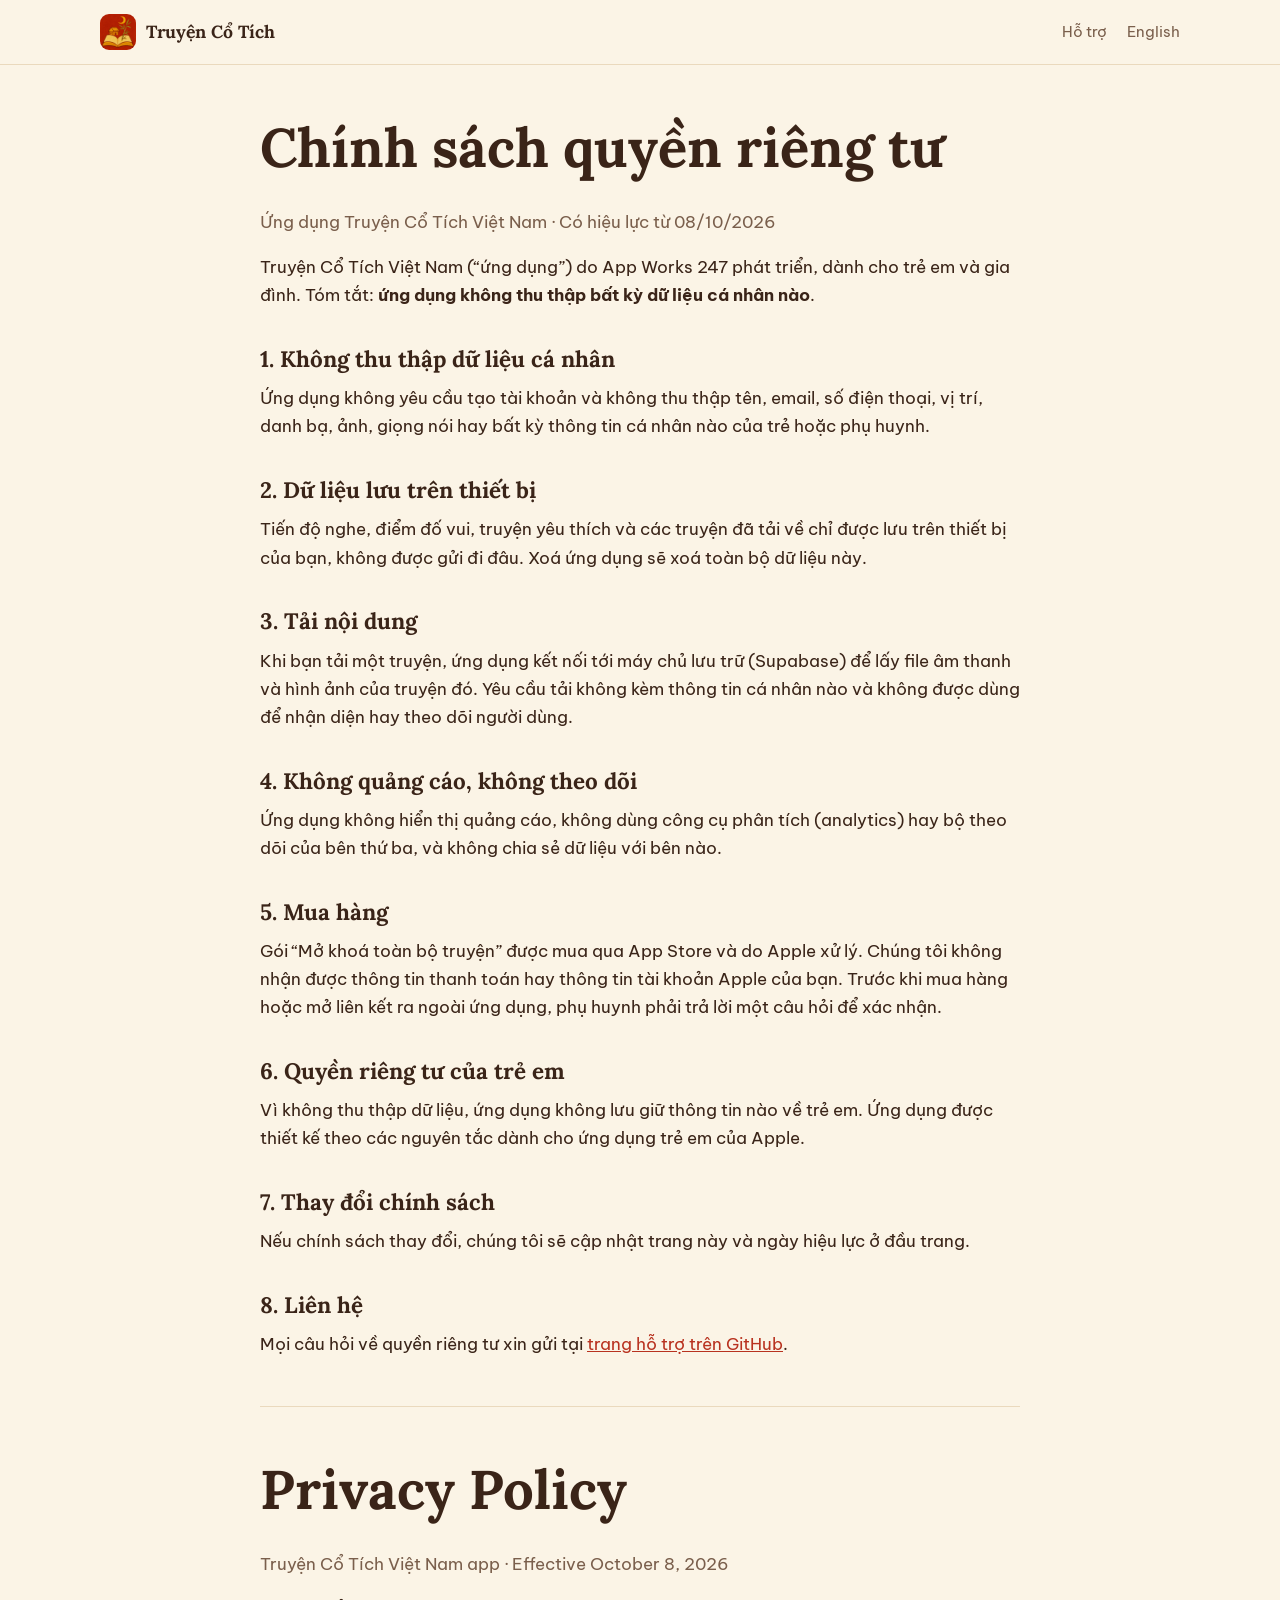
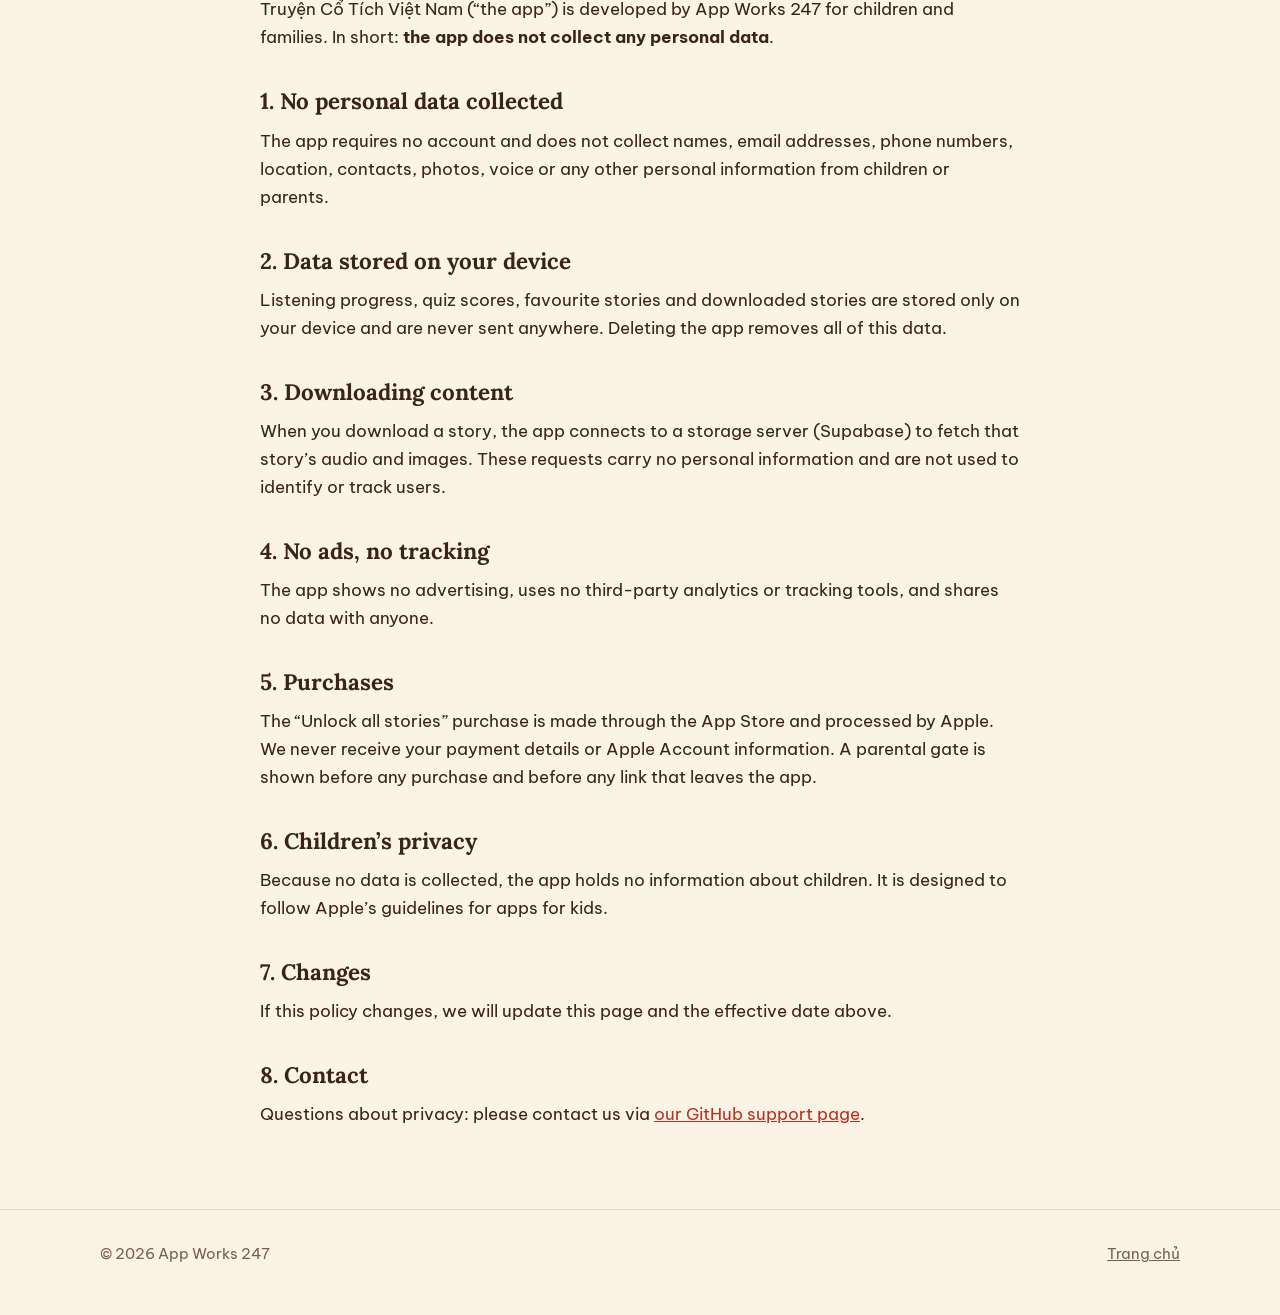
==== privacy.html @ bac841bc "Thêm trang giới thiệu và chính sách quyền riêng tư cho app Truyện Cổ Tích Co-Authored-By: Claude Opu" ====
<!doctype html>
<html lang="vi">
<head>
  <meta charset="utf-8">
  <meta name="viewport" content="width=device-width, initial-scale=1">
  <title>Chính sách quyền riêng tư – Truyện Cổ Tích Việt Nam</title>
  <meta name="description" content="Chính sách quyền riêng tư của ứng dụng Truyện Cổ Tích Việt Nam: không thu thập dữ liệu, không quảng cáo.">
  <meta name="theme-color" content="#b8321f">
  <link rel="icon" href="assets/favicon.png">
  <link rel="apple-touch-icon" href="assets/apple-touch-icon.png">
  <link rel="preconnect" href="https://fonts.googleapis.com">
  <link rel="preconnect" href="https://fonts.gstatic.com" crossorigin>
  <link href="https://fonts.googleapis.com/css2?family=Be+Vietnam+Pro:wght@400;600&family=Lora:wght@600;700&display=swap" rel="stylesheet">
  <link rel="stylesheet" href="styles.css">
</head>
<body>
  <header class="site-header">
    <div class="wrap">
      <a class="brand" href="./"><img src="assets/apple-touch-icon.png" alt="">Truyện Cổ Tích</a>
      <nav class="site-nav">
        <a href="./#ho-tro">Hỗ trợ</a>
        <a href="#english">English</a>
      </nav>
    </div>
  </header>

  <main class="wrap prose">
    <h1>Chính sách quyền riêng tư</h1>
    <p class="meta">Ứng dụng Truyện Cổ Tích Việt Nam · Có hiệu lực từ 08/10/2026</p>

    <p>Truyện Cổ Tích Việt Nam (“ứng dụng”) do App Works 247 phát triển, dành cho trẻ em và gia đình. Tóm tắt: <strong>ứng dụng không thu thập bất kỳ dữ liệu cá nhân nào</strong>.</p>

    <h2>1. Không thu thập dữ liệu cá nhân</h2>
    <p>Ứng dụng không yêu cầu tạo tài khoản và không thu thập tên, email, số điện thoại, vị trí, danh bạ, ảnh, giọng nói hay bất kỳ thông tin cá nhân nào của trẻ hoặc phụ huynh.</p>

    <h2>2. Dữ liệu lưu trên thiết bị</h2>
    <p>Tiến độ nghe, điểm đố vui, truyện yêu thích và các truyện đã tải về chỉ được lưu trên thiết bị của bạn, không được gửi đi đâu. Xoá ứng dụng sẽ xoá toàn bộ dữ liệu này.</p>

    <h2>3. Tải nội dung</h2>
    <p>Khi bạn tải một truyện, ứng dụng kết nối tới máy chủ lưu trữ (Supabase) để lấy file âm thanh và hình ảnh của truyện đó. Yêu cầu tải không kèm thông tin cá nhân nào và không được dùng để nhận diện hay theo dõi người dùng.</p>

    <h2>4. Không quảng cáo, không theo dõi</h2>
    <p>Ứng dụng không hiển thị quảng cáo, không dùng công cụ phân tích (analytics) hay bộ theo dõi của bên thứ ba, và không chia sẻ dữ liệu với bên nào.</p>

    <h2>5. Mua hàng</h2>
    <p>Gói “Mở khoá toàn bộ truyện” được mua qua App Store và do Apple xử lý. Chúng tôi không nhận được thông tin thanh toán hay thông tin tài khoản Apple của bạn. Trước khi mua hàng hoặc mở liên kết ra ngoài ứng dụng, phụ huynh phải trả lời một câu hỏi để xác nhận.</p>

    <h2>6. Quyền riêng tư của trẻ em</h2>
    <p>Vì không thu thập dữ liệu, ứng dụng không lưu giữ thông tin nào về trẻ em. Ứng dụng được thiết kế theo các nguyên tắc dành cho ứng dụng trẻ em của Apple.</p>

    <h2>7. Thay đổi chính sách</h2>
    <p>Nếu chính sách thay đổi, chúng tôi sẽ cập nhật trang này và ngày hiệu lực ở đầu trang.</p>

    <h2>8. Liên hệ</h2>
    <p>Mọi câu hỏi về quyền riêng tư xin gửi tại <a href="https://github.com/app-works-247/truyencotich/issues">trang hỗ trợ trên GitHub</a>.</p>

    <hr>

    <section id="english" lang="en" style="padding:0">
      <h1>Privacy Policy</h1>
      <p class="meta">Truyện Cổ Tích Việt Nam app · Effective October 8, 2026</p>

      <p>Truyện Cổ Tích Việt Nam (“the app”) is developed by App Works 247 for children and families. In short: <strong>the app does not collect any personal data</strong>.</p>

      <h2>1. No personal data collected</h2>
      <p>The app requires no account and does not collect names, email addresses, phone numbers, location, contacts, photos, voice or any other personal information from children or parents.</p>

      <h2>2. Data stored on your device</h2>
      <p>Listening progress, quiz scores, favourite stories and downloaded stories are stored only on your device and are never sent anywhere. Deleting the app removes all of this data.</p>

      <h2>3. Downloading content</h2>
      <p>When you download a story, the app connects to a storage server (Supabase) to fetch that story’s audio and images. These requests carry no personal information and are not used to identify or track users.</p>

      <h2>4. No ads, no tracking</h2>
      <p>The app shows no advertising, uses no third-party analytics or tracking tools, and shares no data with anyone.</p>

      <h2>5. Purchases</h2>
      <p>The “Unlock all stories” purchase is made through the App Store and processed by Apple. We never receive your payment details or Apple Account information. A parental gate is shown before any purchase and before any link that leaves the app.</p>

      <h2>6. Children’s privacy</h2>
      <p>Because no data is collected, the app holds no information about children. It is designed to follow Apple’s guidelines for apps for kids.</p>

      <h2>7. Changes</h2>
      <p>If this policy changes, we will update this page and the effective date above.</p>

      <h2>8. Contact</h2>
      <p>Questions about privacy: please contact us via <a href="https://github.com/app-works-247/truyencotich/issues">our GitHub support page</a>.</p>
    </section>
  </main>

  <footer class="site-footer">
    <div class="wrap">
      <span>© 2026 App Works 247</span>
      <a href="./">Trang chủ</a>
    </div>
  </footer>
</body>
</html>
---- styles.css ----
:root {
  --bg: #fbf4e6;
  --surface: #fffaf1;
  --ink: #3a2418;
  --muted: #7a5f4c;
  --red: #b8321f;
  --red-deep: #8f2414;
  --gold: #e8a93a;
  --line: #ead9bd;
  --radius: 20px;
  --serif: "Lora", Georgia, serif;
  --sans: "Be Vietnam Pro", system-ui, -apple-system, sans-serif;
}

@media (prefers-color-scheme: dark) {
  :root {
    --bg: #1f1611;
    --surface: #2a1e17;
    --ink: #f6e9d6;
    --muted: #c4a98f;
    --red: #e0573f;
    --red-deep: #b8321f;
    --gold: #f0bb57;
    --line: #463427;
  }
}

* { box-sizing: border-box; }

html { scroll-behavior: smooth; }

body {
  margin: 0;
  background: var(--bg);
  color: var(--ink);
  font: 17px/1.65 var(--sans);
  -webkit-font-smoothing: antialiased;
}

img { max-width: 100%; height: auto; display: block; }

a { color: var(--red); }

h1, h2, h3 { font-family: var(--serif); line-height: 1.25; margin: 0 0 .5em; }
h1 { font-size: clamp(2.1rem, 5vw, 3.4rem); }
h2 { font-size: clamp(1.6rem, 3.4vw, 2.2rem); }
h3 { font-size: 1.15rem; }
p { margin: 0 0 1em; }

.wrap { width: min(1080px, 100% - 32px); margin-inline: auto; }

/* Header */
.site-header {
  position: sticky; top: 0; z-index: 10;
  background: color-mix(in srgb, var(--bg) 88%, transparent);
  backdrop-filter: blur(12px);
  border-bottom: 1px solid var(--line);
}
.site-header .wrap { display: flex; align-items: center; justify-content: space-between; gap: 16px; min-height: 64px; }
.brand { display: flex; align-items: center; gap: 10px; color: var(--ink); text-decoration: none; font-family: var(--serif); font-weight: 700; font-size: 1.1rem; }
.brand img { width: 36px; height: 36px; border-radius: 9px; }
.site-nav { display: flex; gap: 20px; font-size: .95rem; }
.site-nav a { color: var(--muted); text-decoration: none; }
.site-nav a:hover { color: var(--red); }

/* Hero */
.hero { padding: 56px 0 40px; }
.hero .wrap { display: grid; grid-template-columns: 1.2fr .8fr; gap: 48px; align-items: center; }
.hero .lead { font-size: 1.15rem; color: var(--muted); max-width: 34em; }
.hero-icon { width: 88px; height: 88px; border-radius: 22px; box-shadow: 0 10px 30px rgb(143 36 20 / .25); margin-bottom: 20px; }
.badges { display: flex; flex-wrap: wrap; gap: 12px; margin-top: 24px; }
.btn {
  display: inline-flex; align-items: center; gap: 8px;
  padding: 12px 22px; border-radius: 999px;
  background: var(--red); color: #fff; text-decoration: none; font-weight: 600;
}
.btn.ghost { background: transparent; color: var(--red); border: 1.5px solid var(--red); }
.btn[aria-disabled="true"] { cursor: default; }
.note { font-size: .9rem; color: var(--muted); margin-top: 12px; }

.phone {
  justify-self: center;
  width: min(300px, 80vw);
  padding: 12px;
  background: #1c1410;
  border-radius: 44px;
  box-shadow: 0 30px 60px rgb(58 36 24 / .28);
}
.phone img { border-radius: 33px; }

/* Sections */
section { padding: 56px 0; }
.section-head { max-width: 40em; margin-bottom: 32px; }
.section-head p { color: var(--muted); }
.alt { background: var(--surface); border-block: 1px solid var(--line); }

.covers { display: grid; grid-template-columns: repeat(3, 1fr); gap: 20px; }
.covers figure { margin: 0; }
.covers img { aspect-ratio: 3 / 2; object-fit: cover; border-radius: 16px; width: 100%; }
.covers figcaption { font-family: var(--serif); font-weight: 600; margin-top: 8px; }

.features { display: grid; grid-template-columns: repeat(3, 1fr); gap: 20px; }
.card {
  background: var(--surface);
  border: 1px solid var(--line);
  border-radius: var(--radius);
  padding: 24px;
}
.alt .card { background: var(--bg); }
.card .icon { font-size: 1.8rem; line-height: 1; margin-bottom: 12px; }
.card p { color: var(--muted); margin: 0; }

.split { display: grid; grid-template-columns: 1fr 1fr; gap: 20px; }
.price {
  background: var(--red); color: #fff;
  border-radius: var(--radius); padding: 32px;
}
.price h3 { font-size: 1.5rem; }
.price p { color: rgb(255 255 255 / .88); }
.price ul, .card ul { margin: 0; padding-left: 1.2em; }
.price li, .card li { margin-bottom: 6px; }

/* FAQ */
.faq { display: grid; gap: 12px; max-width: 760px; }
.faq details {
  background: var(--surface);
  border: 1px solid var(--line);
  border-radius: 14px;
  padding: 16px 20px;
}
.faq summary { cursor: pointer; font-weight: 600; }
.faq details p { margin: 12px 0 0; color: var(--muted); }
.contact { margin-top: 28px; font-size: 1.05rem; }

/* Prose pages */
.prose { max-width: 760px; padding: 48px 0 64px; }
.prose h2 { margin-top: 1.6em; font-size: 1.4rem; }
.prose .meta { color: var(--muted); }
.prose hr { border: 0; border-top: 1px solid var(--line); margin: 48px 0; }

/* Footer */
.site-footer { border-top: 1px solid var(--line); padding: 32px 0 48px; color: var(--muted); font-size: .92rem; }
.site-footer .wrap { display: flex; flex-wrap: wrap; justify-content: space-between; gap: 12px; }
.site-footer a { color: var(--muted); }

@media (max-width: 820px) {
  .hero .wrap, .split { grid-template-columns: 1fr; }
  .hero { padding-top: 32px; }
  .covers, .features { grid-template-columns: repeat(2, 1fr); }
  .site-nav .optional { display: none; }
}

@media (max-width: 520px) {
  .covers, .features { grid-template-columns: 1fr; }
  .site-nav { gap: 14px; font-size: .9rem; }
}
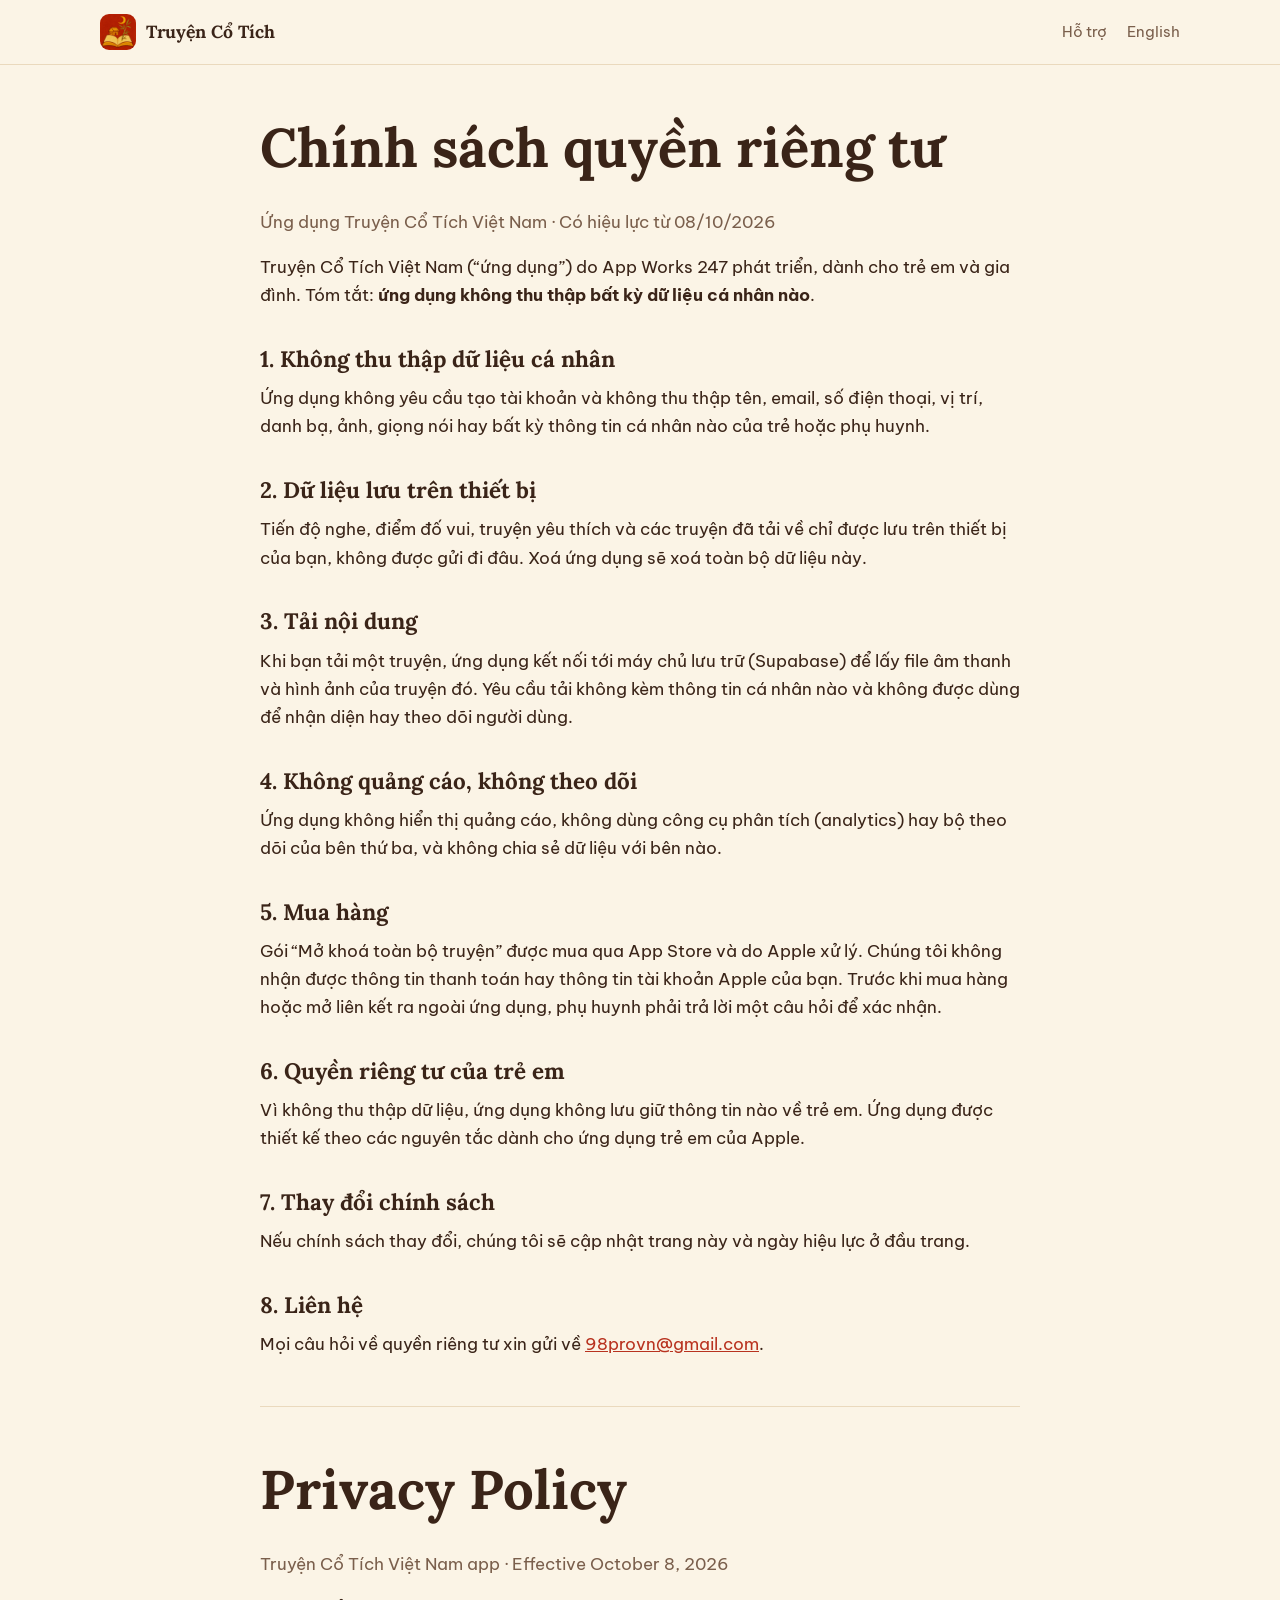
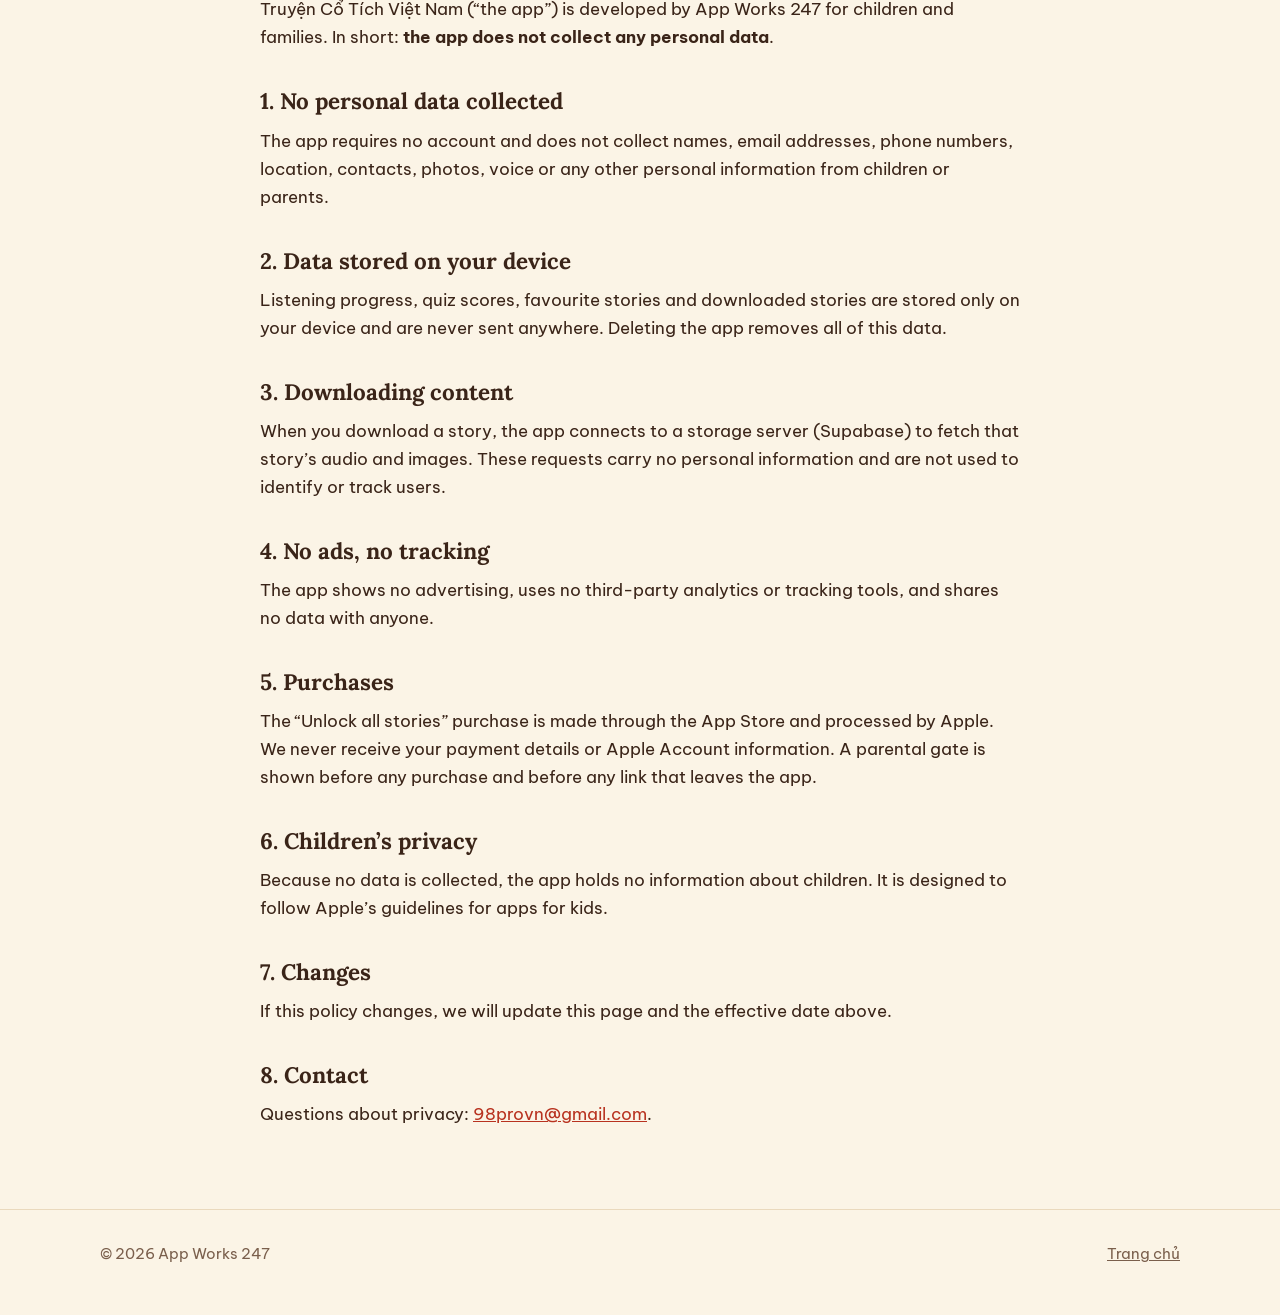
==== commit 1a331136: "Thêm email liên hệ 98provn@gmail.com vào trang hỗ trợ và chính sách Co-Authored-By: Claude Opus 5.5 " ====
--- a/privacy.html
+++ b/privacy.html
@@ -52,7 +52,7 @@
     <p>Nếu chính sách thay đổi, chúng tôi sẽ cập nhật trang này và ngày hiệu lực ở đầu trang.</p>
 
     <h2>8. Liên hệ</h2>
-    <p>Mọi câu hỏi về quyền riêng tư xin gửi tại <a href="https://github.com/app-works-247/truyencotich/issues">trang hỗ trợ trên GitHub</a>.</p>
+    <p>Mọi câu hỏi về quyền riêng tư xin gửi về <a href="mailto:98provn@gmail.com">98provn@gmail.com</a>.</p>
 
     <hr>
 
@@ -84,7 +84,7 @@
       <p>If this policy changes, we will update this page and the effective date above.</p>
 
       <h2>8. Contact</h2>
-      <p>Questions about privacy: please contact us via <a href="https://github.com/app-works-247/truyencotich/issues">our GitHub support page</a>.</p>
+      <p>Questions about privacy: <a href="mailto:98provn@gmail.com">98provn@gmail.com</a>.</p>
     </section>
   </main>
 
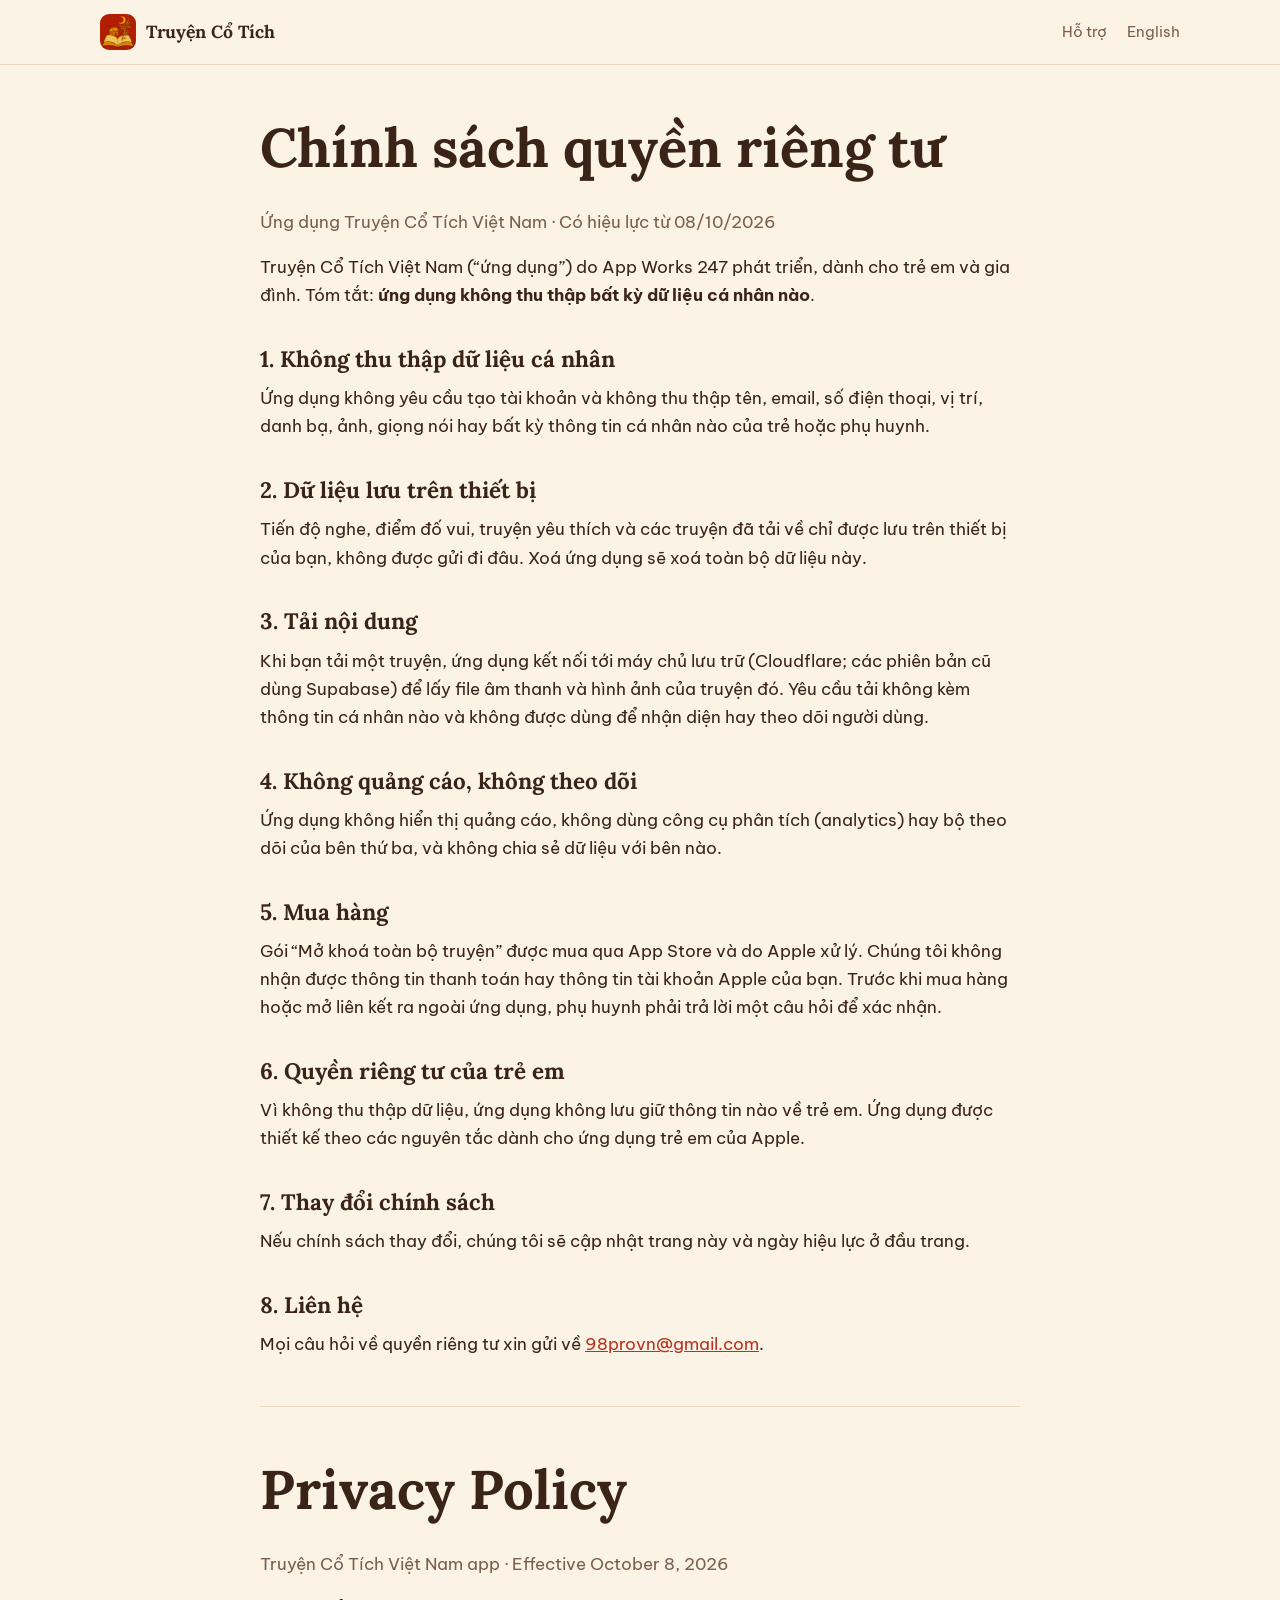
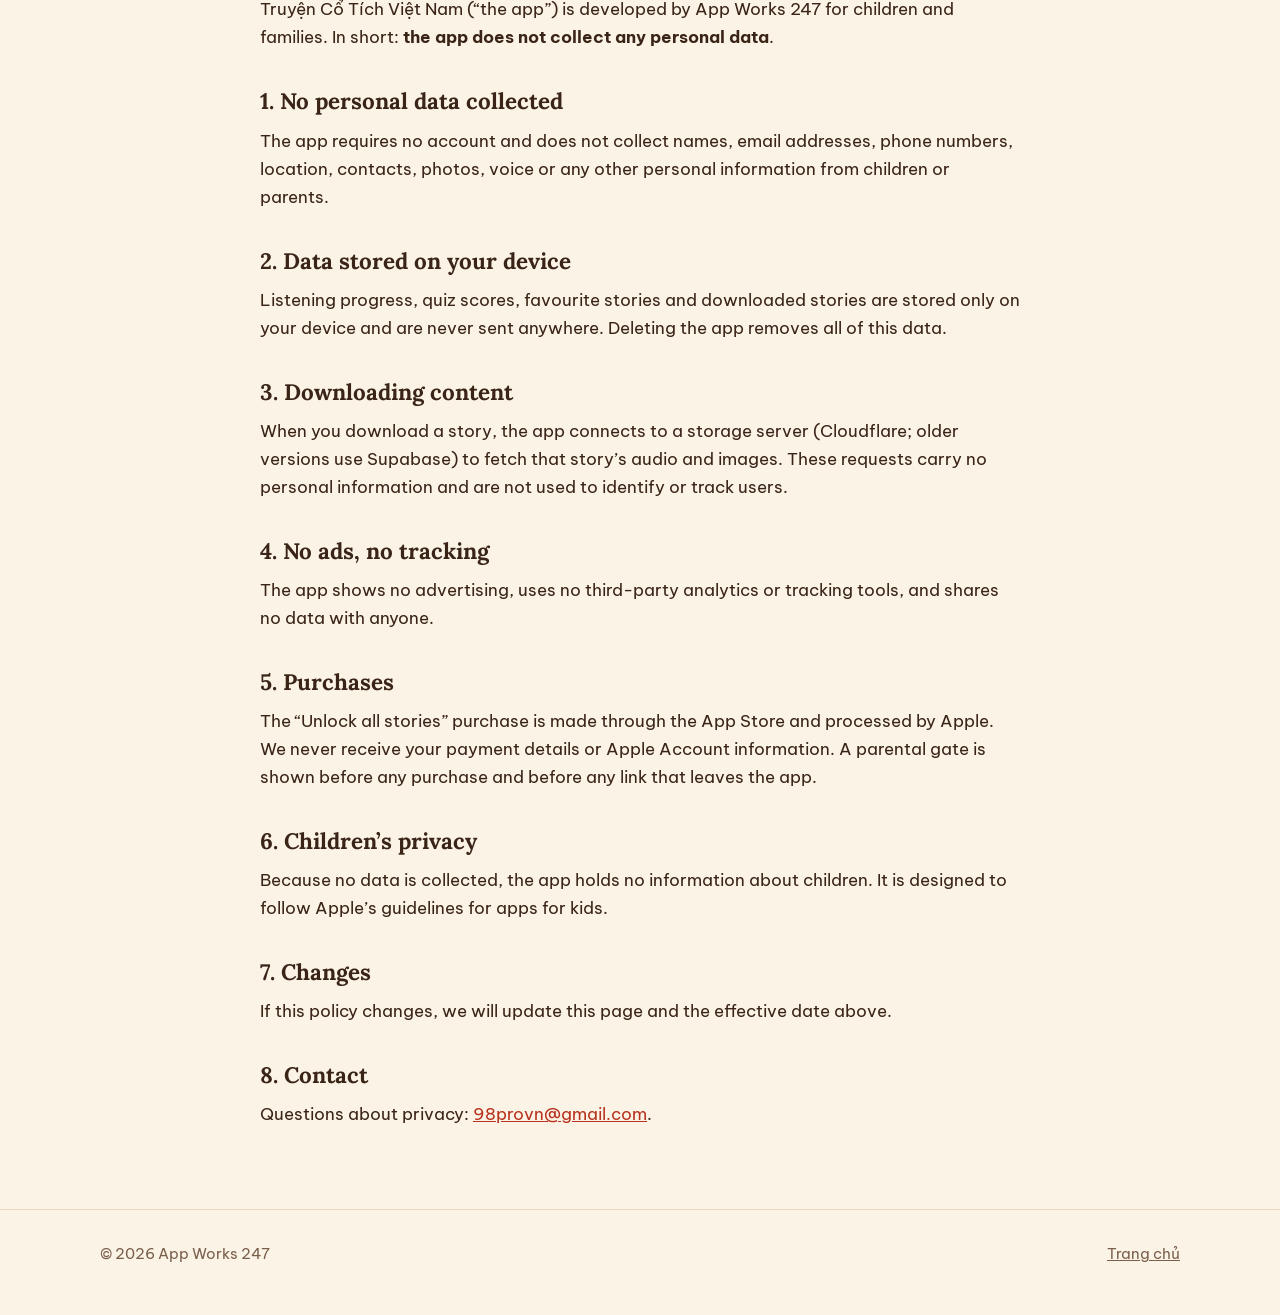
==== commit da755a02: "Cập nhật trang giới thiệu theo hiện trạng app đã lên App Store - Nút hero trỏ thẳng tới App Store th" ====
--- a/privacy.html
+++ b/privacy.html
@@ -37,7 +37,7 @@
     <p>Tiến độ nghe, điểm đố vui, truyện yêu thích và các truyện đã tải về chỉ được lưu trên thiết bị của bạn, không được gửi đi đâu. Xoá ứng dụng sẽ xoá toàn bộ dữ liệu này.</p>
 
     <h2>3. Tải nội dung</h2>
-    <p>Khi bạn tải một truyện, ứng dụng kết nối tới máy chủ lưu trữ (Supabase) để lấy file âm thanh và hình ảnh của truyện đó. Yêu cầu tải không kèm thông tin cá nhân nào và không được dùng để nhận diện hay theo dõi người dùng.</p>
+    <p>Khi bạn tải một truyện, ứng dụng kết nối tới máy chủ lưu trữ (Cloudflare; các phiên bản cũ dùng Supabase) để lấy file âm thanh và hình ảnh của truyện đó. Yêu cầu tải không kèm thông tin cá nhân nào và không được dùng để nhận diện hay theo dõi người dùng.</p>
 
     <h2>4. Không quảng cáo, không theo dõi</h2>
     <p>Ứng dụng không hiển thị quảng cáo, không dùng công cụ phân tích (analytics) hay bộ theo dõi của bên thứ ba, và không chia sẻ dữ liệu với bên nào.</p>
@@ -69,7 +69,7 @@
       <p>Listening progress, quiz scores, favourite stories and downloaded stories are stored only on your device and are never sent anywhere. Deleting the app removes all of this data.</p>
 
       <h2>3. Downloading content</h2>
-      <p>When you download a story, the app connects to a storage server (Supabase) to fetch that story’s audio and images. These requests carry no personal information and are not used to identify or track users.</p>
+      <p>When you download a story, the app connects to a storage server (Cloudflare; older versions use Supabase) to fetch that story’s audio and images. These requests carry no personal information and are not used to identify or track users.</p>
 
       <h2>4. No ads, no tracking</h2>
       <p>The app shows no advertising, uses no third-party analytics or tracking tools, and shares no data with anyone.</p>
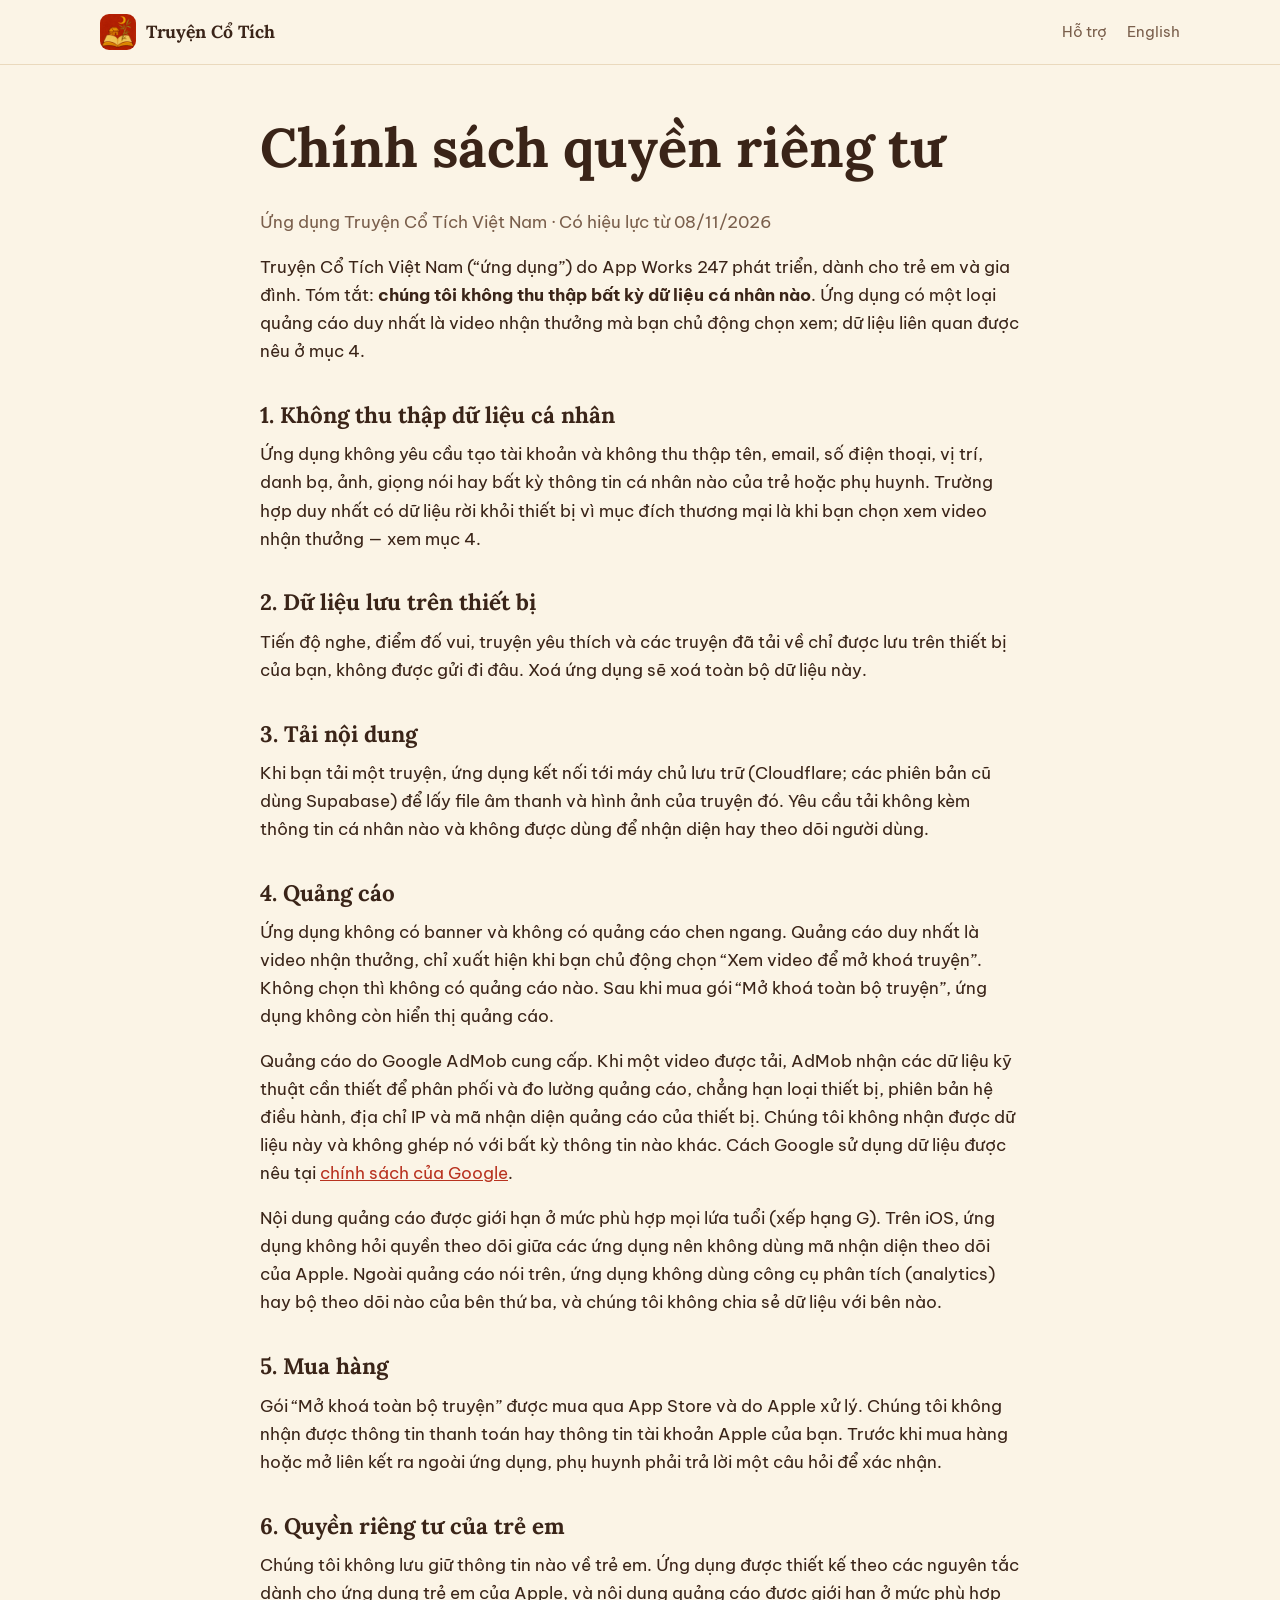
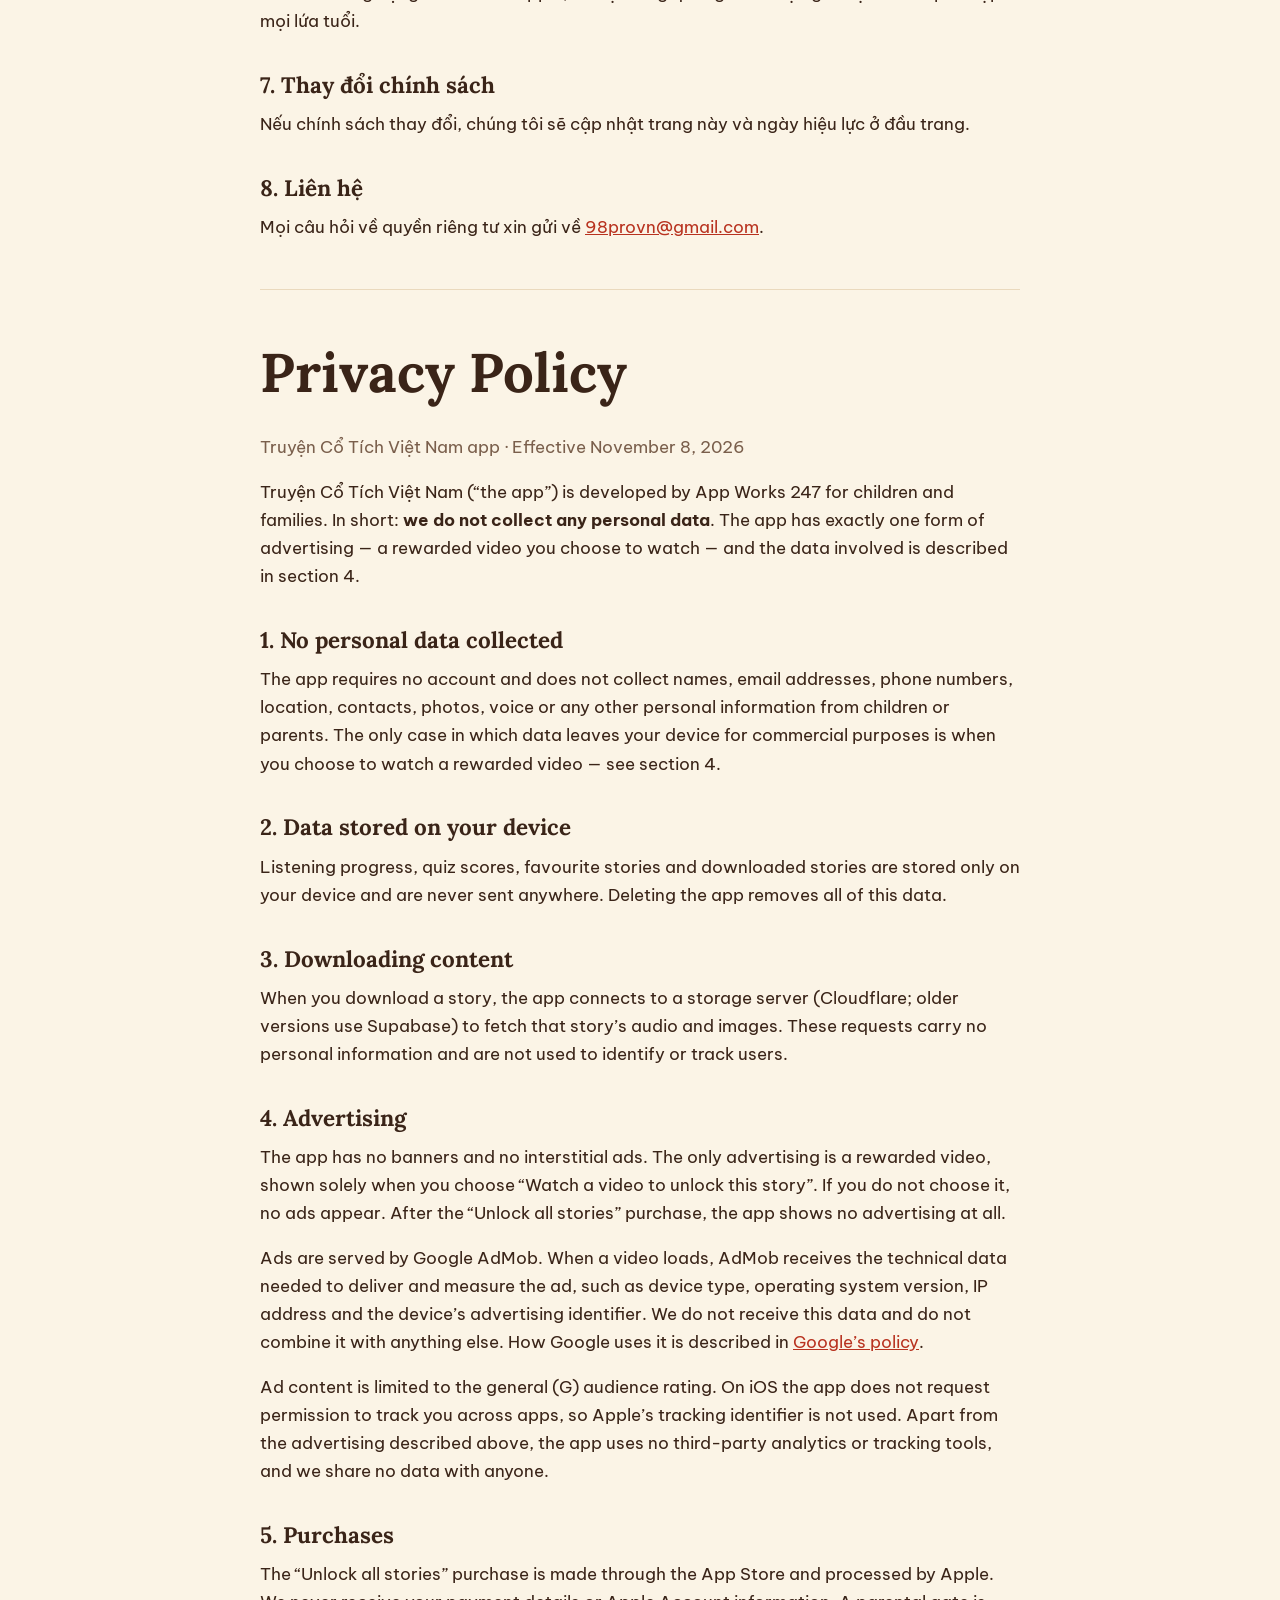
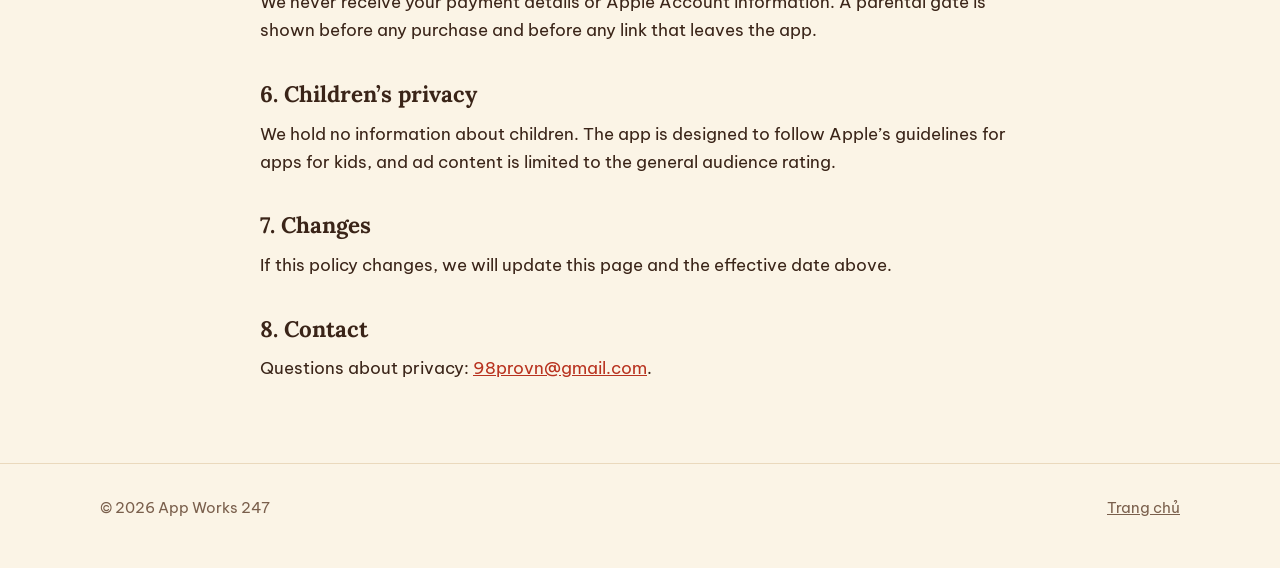
==== commit 82b8bd4a: "Thêm app-ads.txt và nói đúng về quảng cáo trong app App dùng quảng cáo video nhận thưởng của AdMob (" ====
--- a/privacy.html
+++ b/privacy.html
@@ -26,12 +26,12 @@
 
   <main class="wrap prose">
     <h1>Chính sách quyền riêng tư</h1>
-    <p class="meta">Ứng dụng Truyện Cổ Tích Việt Nam · Có hiệu lực từ 08/10/2026</p>
+    <p class="meta">Ứng dụng Truyện Cổ Tích Việt Nam · Có hiệu lực từ 08/11/2026</p>
 
-    <p>Truyện Cổ Tích Việt Nam (“ứng dụng”) do App Works 247 phát triển, dành cho trẻ em và gia đình. Tóm tắt: <strong>ứng dụng không thu thập bất kỳ dữ liệu cá nhân nào</strong>.</p>
+    <p>Truyện Cổ Tích Việt Nam (“ứng dụng”) do App Works 247 phát triển, dành cho trẻ em và gia đình. Tóm tắt: <strong>chúng tôi không thu thập bất kỳ dữ liệu cá nhân nào</strong>. Ứng dụng có một loại quảng cáo duy nhất là video nhận thưởng mà bạn chủ động chọn xem; dữ liệu liên quan được nêu ở mục 4.</p>
 
     <h2>1. Không thu thập dữ liệu cá nhân</h2>
-    <p>Ứng dụng không yêu cầu tạo tài khoản và không thu thập tên, email, số điện thoại, vị trí, danh bạ, ảnh, giọng nói hay bất kỳ thông tin cá nhân nào của trẻ hoặc phụ huynh.</p>
+    <p>Ứng dụng không yêu cầu tạo tài khoản và không thu thập tên, email, số điện thoại, vị trí, danh bạ, ảnh, giọng nói hay bất kỳ thông tin cá nhân nào của trẻ hoặc phụ huynh. Trường hợp duy nhất có dữ liệu rời khỏi thiết bị vì mục đích thương mại là khi bạn chọn xem video nhận thưởng — xem mục 4.</p>
 
     <h2>2. Dữ liệu lưu trên thiết bị</h2>
     <p>Tiến độ nghe, điểm đố vui, truyện yêu thích và các truyện đã tải về chỉ được lưu trên thiết bị của bạn, không được gửi đi đâu. Xoá ứng dụng sẽ xoá toàn bộ dữ liệu này.</p>
@@ -39,14 +39,16 @@
     <h2>3. Tải nội dung</h2>
     <p>Khi bạn tải một truyện, ứng dụng kết nối tới máy chủ lưu trữ (Cloudflare; các phiên bản cũ dùng Supabase) để lấy file âm thanh và hình ảnh của truyện đó. Yêu cầu tải không kèm thông tin cá nhân nào và không được dùng để nhận diện hay theo dõi người dùng.</p>
 
-    <h2>4. Không quảng cáo, không theo dõi</h2>
-    <p>Ứng dụng không hiển thị quảng cáo, không dùng công cụ phân tích (analytics) hay bộ theo dõi của bên thứ ba, và không chia sẻ dữ liệu với bên nào.</p>
+    <h2>4. Quảng cáo</h2>
+    <p>Ứng dụng không có banner và không có quảng cáo chen ngang. Quảng cáo duy nhất là video nhận thưởng, chỉ xuất hiện khi bạn chủ động chọn “Xem video để mở khoá truyện”. Không chọn thì không có quảng cáo nào. Sau khi mua gói “Mở khoá toàn bộ truyện”, ứng dụng không còn hiển thị quảng cáo.</p>
+    <p>Quảng cáo do Google AdMob cung cấp. Khi một video được tải, AdMob nhận các dữ liệu kỹ thuật cần thiết để phân phối và đo lường quảng cáo, chẳng hạn loại thiết bị, phiên bản hệ điều hành, địa chỉ IP và mã nhận diện quảng cáo của thiết bị. Chúng tôi không nhận được dữ liệu này và không ghép nó với bất kỳ thông tin nào khác. Cách Google sử dụng dữ liệu được nêu tại <a href="https://policies.google.com/technologies/partner-sites">chính sách của Google</a>.</p>
+    <p>Nội dung quảng cáo được giới hạn ở mức phù hợp mọi lứa tuổi (xếp hạng G). Trên iOS, ứng dụng không hỏi quyền theo dõi giữa các ứng dụng nên không dùng mã nhận diện theo dõi của Apple. Ngoài quảng cáo nói trên, ứng dụng không dùng công cụ phân tích (analytics) hay bộ theo dõi nào của bên thứ ba, và chúng tôi không chia sẻ dữ liệu với bên nào.</p>
 
     <h2>5. Mua hàng</h2>
     <p>Gói “Mở khoá toàn bộ truyện” được mua qua App Store và do Apple xử lý. Chúng tôi không nhận được thông tin thanh toán hay thông tin tài khoản Apple của bạn. Trước khi mua hàng hoặc mở liên kết ra ngoài ứng dụng, phụ huynh phải trả lời một câu hỏi để xác nhận.</p>
 
     <h2>6. Quyền riêng tư của trẻ em</h2>
-    <p>Vì không thu thập dữ liệu, ứng dụng không lưu giữ thông tin nào về trẻ em. Ứng dụng được thiết kế theo các nguyên tắc dành cho ứng dụng trẻ em của Apple.</p>
+    <p>Chúng tôi không lưu giữ thông tin nào về trẻ em. Ứng dụng được thiết kế theo các nguyên tắc dành cho ứng dụng trẻ em của Apple, và nội dung quảng cáo được giới hạn ở mức phù hợp mọi lứa tuổi.</p>
 
     <h2>7. Thay đổi chính sách</h2>
     <p>Nếu chính sách thay đổi, chúng tôi sẽ cập nhật trang này và ngày hiệu lực ở đầu trang.</p>
@@ -58,12 +60,12 @@
 
     <section id="english" lang="en" style="padding:0">
       <h1>Privacy Policy</h1>
-      <p class="meta">Truyện Cổ Tích Việt Nam app · Effective October 8, 2026</p>
+      <p class="meta">Truyện Cổ Tích Việt Nam app · Effective November 8, 2026</p>
 
-      <p>Truyện Cổ Tích Việt Nam (“the app”) is developed by App Works 247 for children and families. In short: <strong>the app does not collect any personal data</strong>.</p>
+      <p>Truyện Cổ Tích Việt Nam (“the app”) is developed by App Works 247 for children and families. In short: <strong>we do not collect any personal data</strong>. The app has exactly one form of advertising — a rewarded video you choose to watch — and the data involved is described in section 4.</p>
 
       <h2>1. No personal data collected</h2>
-      <p>The app requires no account and does not collect names, email addresses, phone numbers, location, contacts, photos, voice or any other personal information from children or parents.</p>
+      <p>The app requires no account and does not collect names, email addresses, phone numbers, location, contacts, photos, voice or any other personal information from children or parents. The only case in which data leaves your device for commercial purposes is when you choose to watch a rewarded video — see section 4.</p>
 
       <h2>2. Data stored on your device</h2>
       <p>Listening progress, quiz scores, favourite stories and downloaded stories are stored only on your device and are never sent anywhere. Deleting the app removes all of this data.</p>
@@ -71,14 +73,16 @@
       <h2>3. Downloading content</h2>
       <p>When you download a story, the app connects to a storage server (Cloudflare; older versions use Supabase) to fetch that story’s audio and images. These requests carry no personal information and are not used to identify or track users.</p>
 
-      <h2>4. No ads, no tracking</h2>
-      <p>The app shows no advertising, uses no third-party analytics or tracking tools, and shares no data with anyone.</p>
+      <h2>4. Advertising</h2>
+      <p>The app has no banners and no interstitial ads. The only advertising is a rewarded video, shown solely when you choose “Watch a video to unlock this story”. If you do not choose it, no ads appear. After the “Unlock all stories” purchase, the app shows no advertising at all.</p>
+      <p>Ads are served by Google AdMob. When a video loads, AdMob receives the technical data needed to deliver and measure the ad, such as device type, operating system version, IP address and the device’s advertising identifier. We do not receive this data and do not combine it with anything else. How Google uses it is described in <a href="https://policies.google.com/technologies/partner-sites">Google’s policy</a>.</p>
+      <p>Ad content is limited to the general (G) audience rating. On iOS the app does not request permission to track you across apps, so Apple’s tracking identifier is not used. Apart from the advertising described above, the app uses no third-party analytics or tracking tools, and we share no data with anyone.</p>
 
       <h2>5. Purchases</h2>
       <p>The “Unlock all stories” purchase is made through the App Store and processed by Apple. We never receive your payment details or Apple Account information. A parental gate is shown before any purchase and before any link that leaves the app.</p>
 
       <h2>6. Children’s privacy</h2>
-      <p>Because no data is collected, the app holds no information about children. It is designed to follow Apple’s guidelines for apps for kids.</p>
+      <p>We hold no information about children. The app is designed to follow Apple’s guidelines for apps for kids, and ad content is limited to the general audience rating.</p>
 
       <h2>7. Changes</h2>
       <p>If this policy changes, we will update this page and the effective date above.</p>
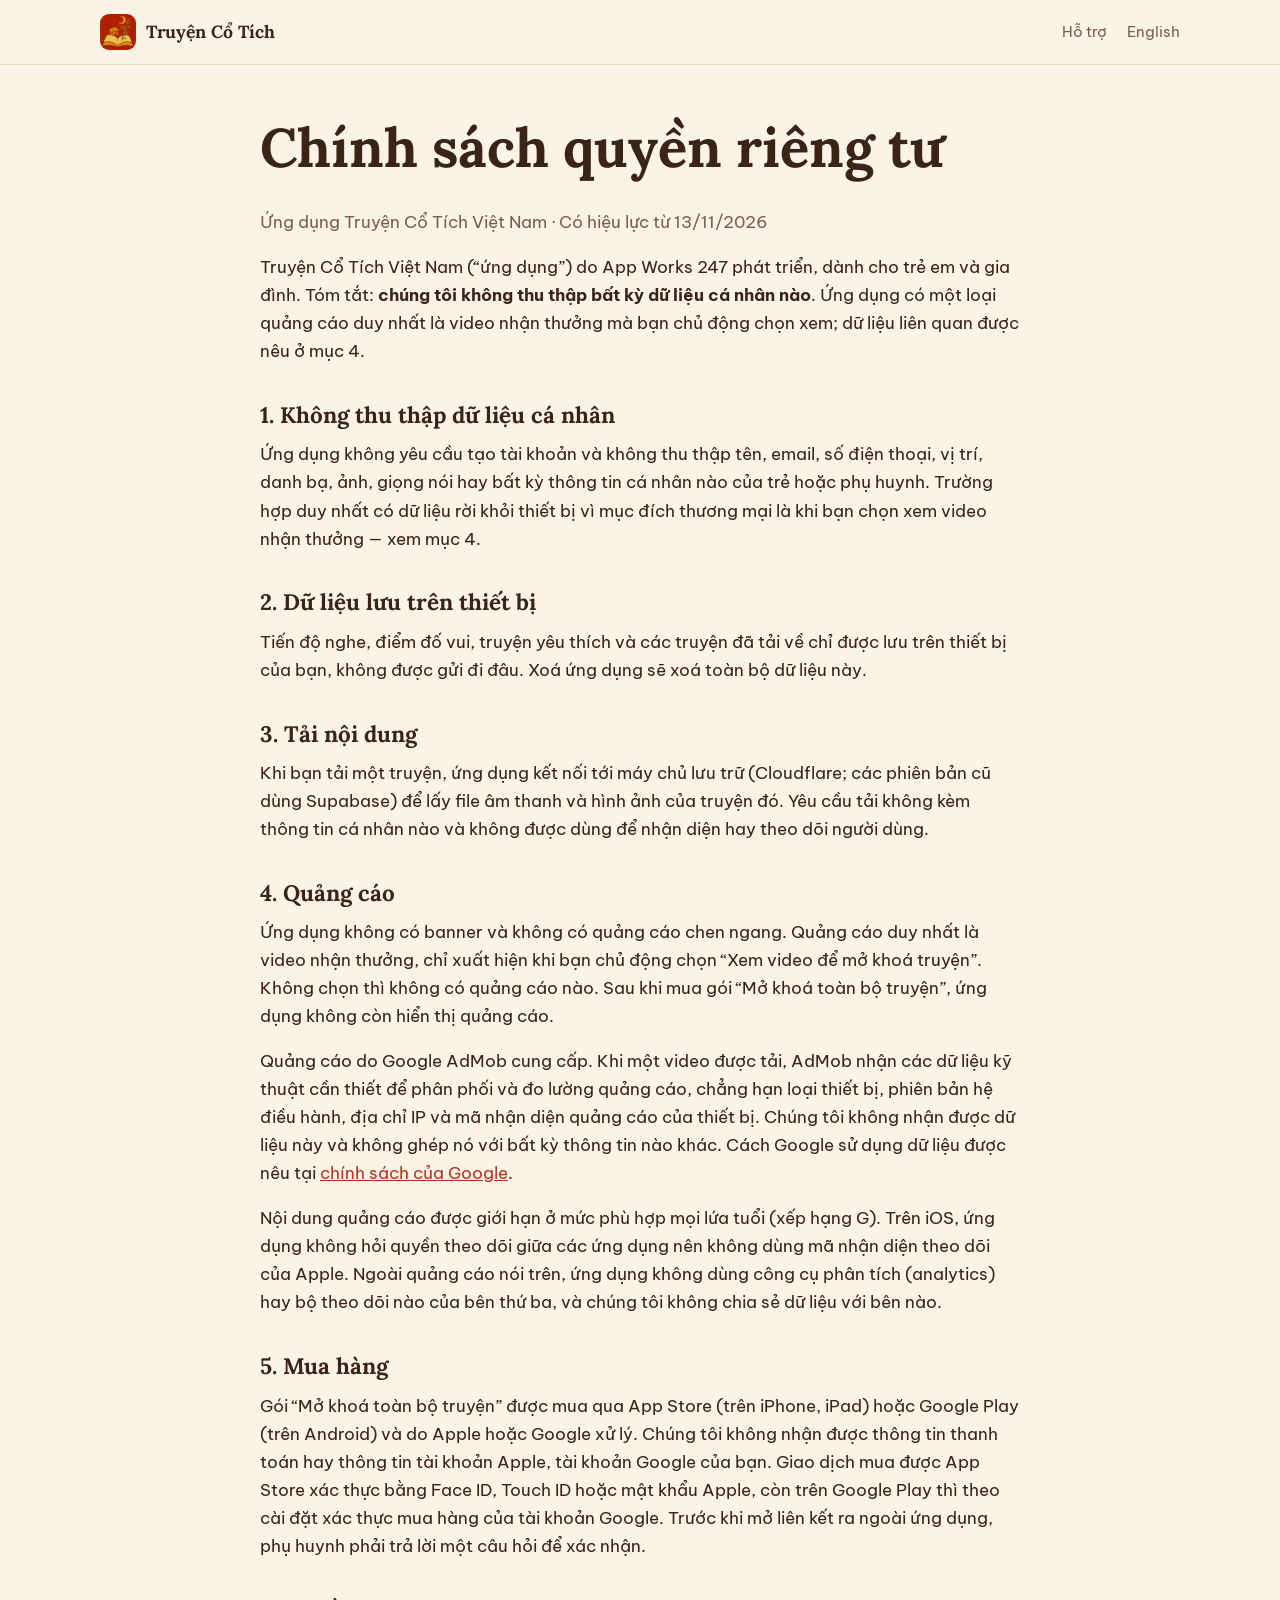
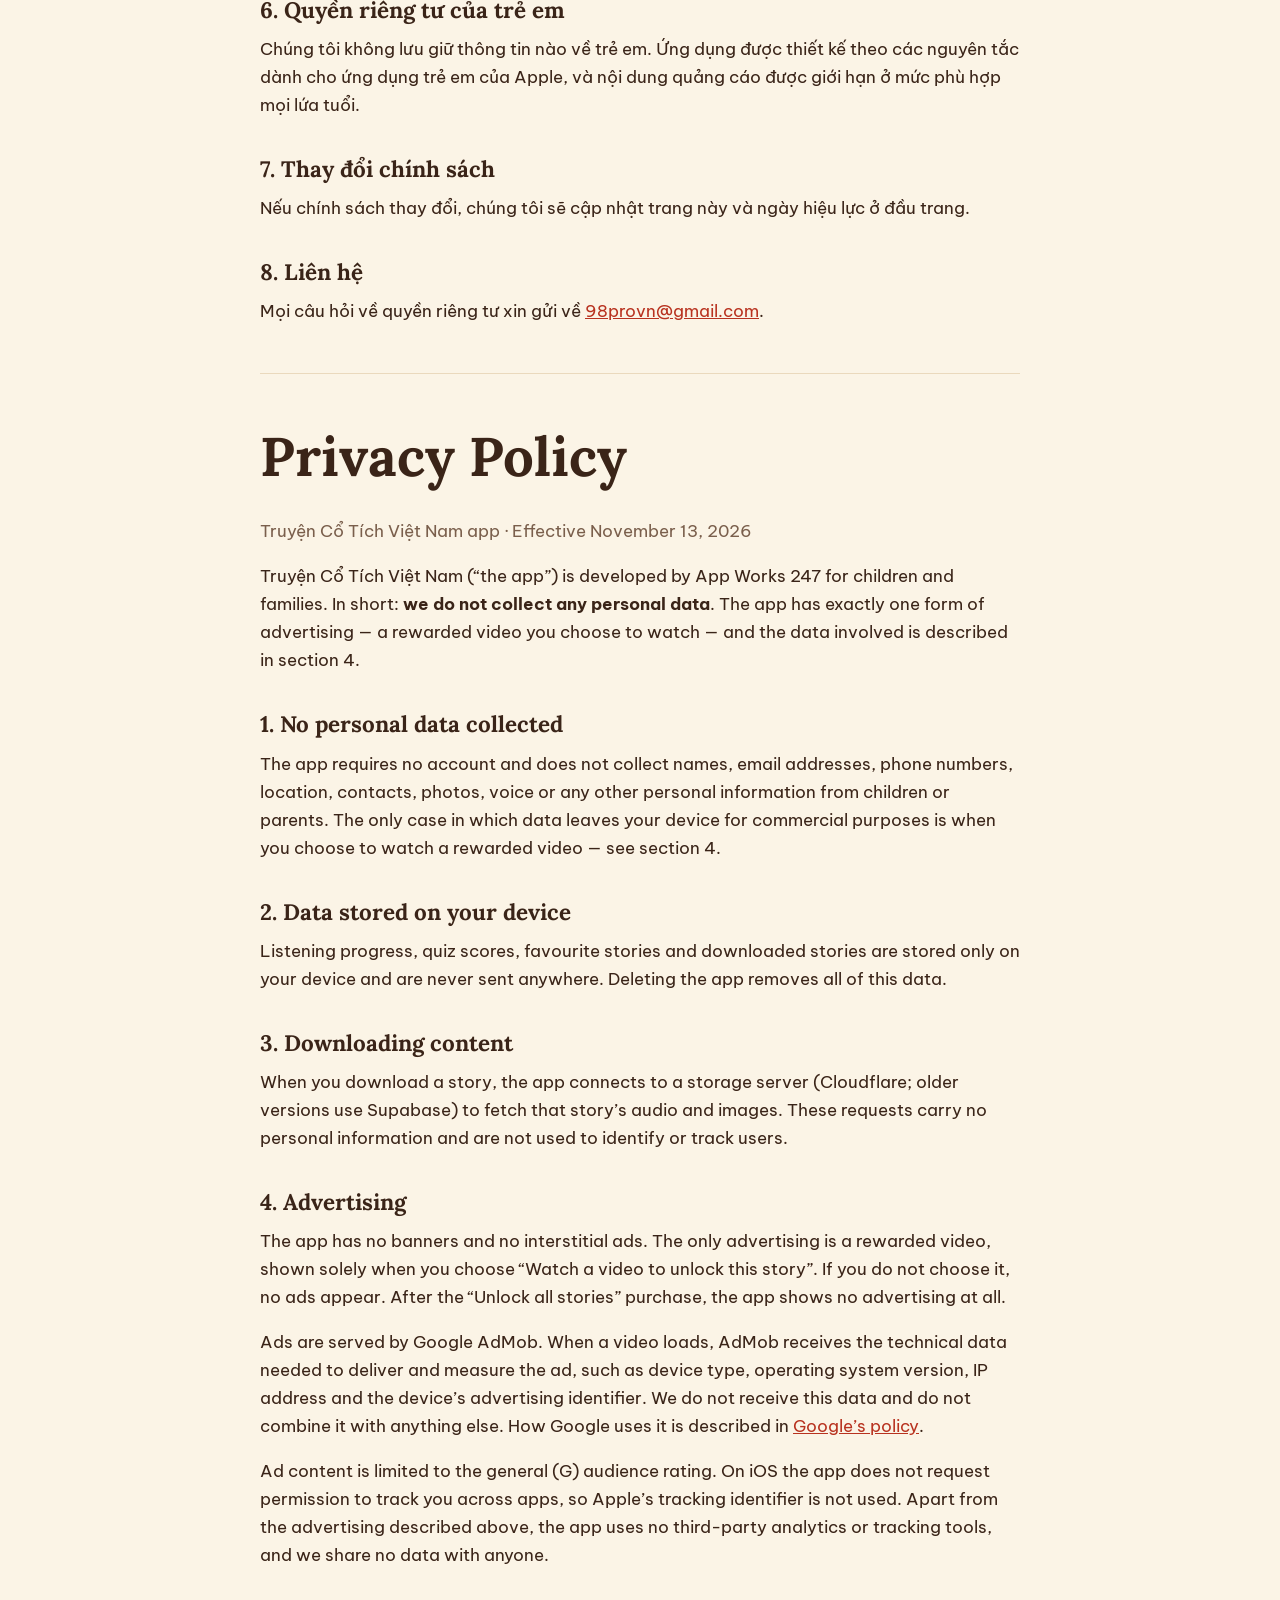
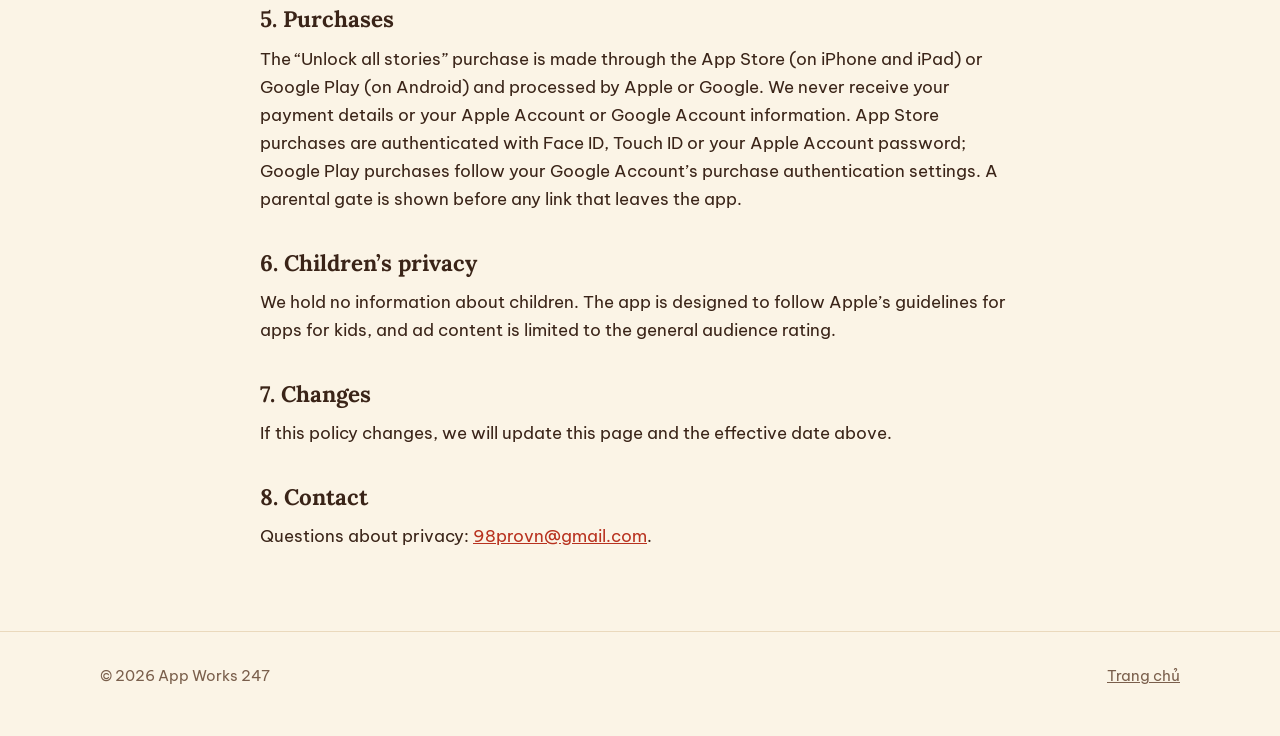
==== commit cdba2ac4: "Thêm Google Play: app Android đã lên cửa hàng - Nút "Tải trên Google Play" ở đầu trang, ghi rõ hỗ tr" ====
--- a/privacy.html
+++ b/privacy.html
@@ -26,7 +26,7 @@
 
   <main class="wrap prose">
     <h1>Chính sách quyền riêng tư</h1>
-    <p class="meta">Ứng dụng Truyện Cổ Tích Việt Nam · Có hiệu lực từ 08/11/2026</p>
+    <p class="meta">Ứng dụng Truyện Cổ Tích Việt Nam · Có hiệu lực từ 13/11/2026</p>
 
     <p>Truyện Cổ Tích Việt Nam (“ứng dụng”) do App Works 247 phát triển, dành cho trẻ em và gia đình. Tóm tắt: <strong>chúng tôi không thu thập bất kỳ dữ liệu cá nhân nào</strong>. Ứng dụng có một loại quảng cáo duy nhất là video nhận thưởng mà bạn chủ động chọn xem; dữ liệu liên quan được nêu ở mục 4.</p>
 
@@ -45,7 +45,7 @@
     <p>Nội dung quảng cáo được giới hạn ở mức phù hợp mọi lứa tuổi (xếp hạng G). Trên iOS, ứng dụng không hỏi quyền theo dõi giữa các ứng dụng nên không dùng mã nhận diện theo dõi của Apple. Ngoài quảng cáo nói trên, ứng dụng không dùng công cụ phân tích (analytics) hay bộ theo dõi nào của bên thứ ba, và chúng tôi không chia sẻ dữ liệu với bên nào.</p>
 
     <h2>5. Mua hàng</h2>
-    <p>Gói “Mở khoá toàn bộ truyện” được mua qua App Store và do Apple xử lý. Chúng tôi không nhận được thông tin thanh toán hay thông tin tài khoản Apple của bạn. Trước khi mua hàng hoặc mở liên kết ra ngoài ứng dụng, phụ huynh phải trả lời một câu hỏi để xác nhận.</p>
+    <p>Gói “Mở khoá toàn bộ truyện” được mua qua App Store (trên iPhone, iPad) hoặc Google Play (trên Android) và do Apple hoặc Google xử lý. Chúng tôi không nhận được thông tin thanh toán hay thông tin tài khoản Apple, tài khoản Google của bạn. Giao dịch mua được App Store xác thực bằng Face ID, Touch ID hoặc mật khẩu Apple, còn trên Google Play thì theo cài đặt xác thực mua hàng của tài khoản Google. Trước khi mở liên kết ra ngoài ứng dụng, phụ huynh phải trả lời một câu hỏi để xác nhận.</p>
 
     <h2>6. Quyền riêng tư của trẻ em</h2>
     <p>Chúng tôi không lưu giữ thông tin nào về trẻ em. Ứng dụng được thiết kế theo các nguyên tắc dành cho ứng dụng trẻ em của Apple, và nội dung quảng cáo được giới hạn ở mức phù hợp mọi lứa tuổi.</p>
@@ -60,7 +60,7 @@
 
     <section id="english" lang="en" style="padding:0">
       <h1>Privacy Policy</h1>
-      <p class="meta">Truyện Cổ Tích Việt Nam app · Effective November 8, 2026</p>
+      <p class="meta">Truyện Cổ Tích Việt Nam app · Effective November 13, 2026</p>
 
       <p>Truyện Cổ Tích Việt Nam (“the app”) is developed by App Works 247 for children and families. In short: <strong>we do not collect any personal data</strong>. The app has exactly one form of advertising — a rewarded video you choose to watch — and the data involved is described in section 4.</p>
 
@@ -79,7 +79,7 @@
       <p>Ad content is limited to the general (G) audience rating. On iOS the app does not request permission to track you across apps, so Apple’s tracking identifier is not used. Apart from the advertising described above, the app uses no third-party analytics or tracking tools, and we share no data with anyone.</p>
 
       <h2>5. Purchases</h2>
-      <p>The “Unlock all stories” purchase is made through the App Store and processed by Apple. We never receive your payment details or Apple Account information. A parental gate is shown before any purchase and before any link that leaves the app.</p>
+      <p>The “Unlock all stories” purchase is made through the App Store (on iPhone and iPad) or Google Play (on Android) and processed by Apple or Google. We never receive your payment details or your Apple Account or Google Account information. App Store purchases are authenticated with Face ID, Touch ID or your Apple Account password; Google Play purchases follow your Google Account’s purchase authentication settings. A parental gate is shown before any link that leaves the app.</p>
 
       <h2>6. Children’s privacy</h2>
       <p>We hold no information about children. The app is designed to follow Apple’s guidelines for apps for kids, and ad content is limited to the general audience rating.</p>
